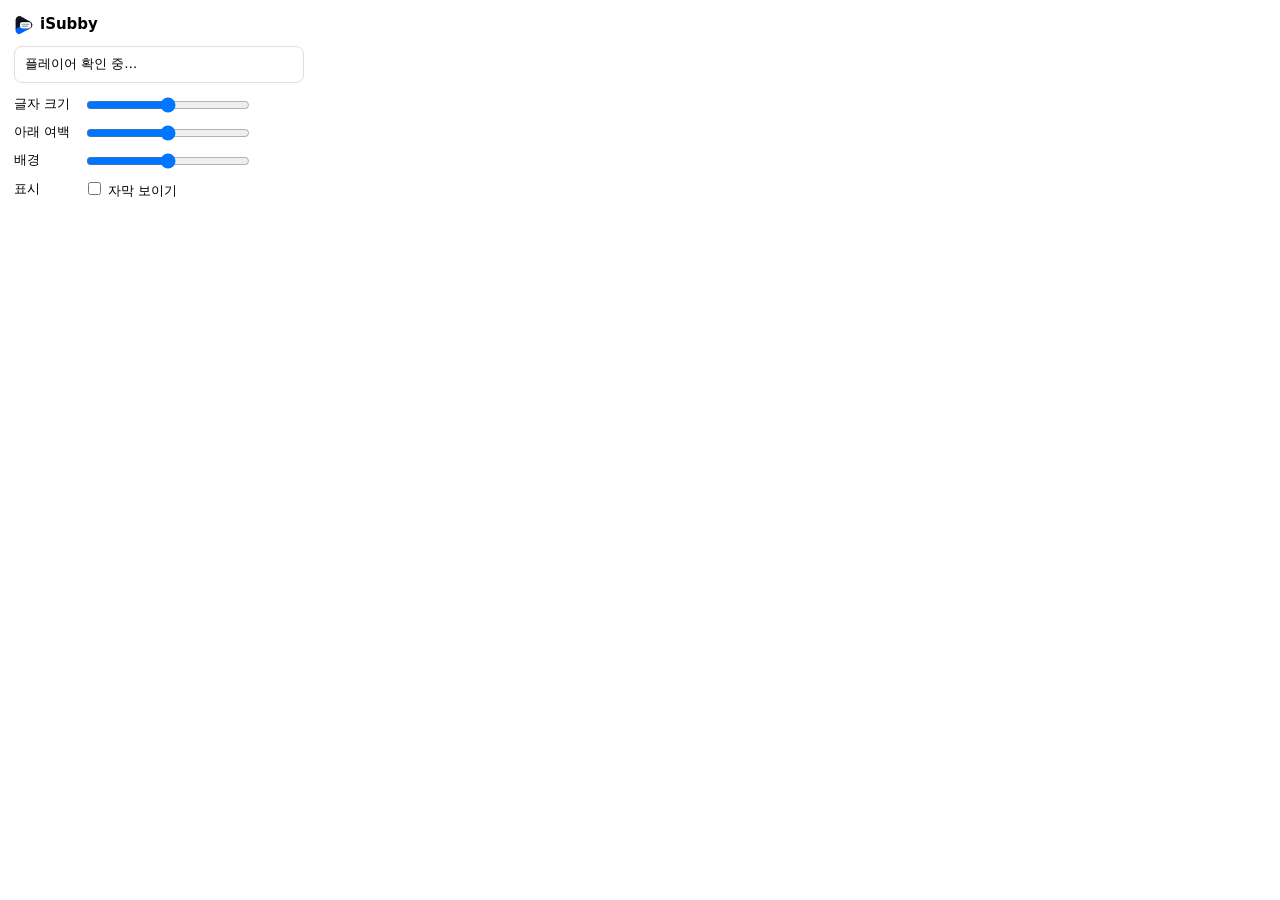
==== popup.html @ 6d381492 "iSubby 확장프로그램 v1.3.1 추가 - iCampus 강의 플레이어 SRT 자막 오버레이 확장 (Manifest V3) - 공유 자막 주소를 joony06/iSubby 저장" ====
<!doctype html>
<html lang="ko">
<head>
  <meta charset="utf-8" />
  <style>
    :root { color-scheme: light dark; --b: #8884; }
    body { width: 290px; margin: 0; padding: 14px; font: 13px/1.45 system-ui, "Malgun Gothic", sans-serif; }
    h1 { font-size: 15px; margin: 0 0 10px; display: flex; align-items: center; gap: 6px; }
    .badge { font-size: 11px; padding: 1px 6px; border-radius: 99px; background: #13804f; color: #fff; margin-left: 4px; }
    .badge.local { background: #c9971f; }
    .status { padding: 8px 10px; border: 1px solid var(--b); border-radius: 8px; margin-bottom: 12px; }
    .status.err { border-color: #d55; }
    .muted { opacity: .65; font-size: 12px; }
    label.drop { display: block; padding: 14px 10px; border: 1.5px dashed var(--b); border-radius: 8px; text-align: center; cursor: pointer; margin-bottom: 12px; }
    label.drop.over { border-color: #3a7bd5; }
    input[type=file] { display: none; }
    .row { display: flex; align-items: center; gap: 6px; margin: 8px 0; }
    .row > span:first-child { width: 64px; flex: none; }
    button { padding: 4px 8px; border: 1px solid var(--b); border-radius: 6px; background: transparent; color: inherit; cursor: pointer; }
    button:hover { background: #8882; }
    input[type=range] { flex: 1; }
    .val { width: 46px; text-align: right; font-variant-numeric: tabular-nums; }
    hr { border: 0; border-top: 1px solid var(--b); margin: 12px 0; }
  </style>
</head>
<body>
  <h1 id="title"><img src="icons/icon32.png" alt="" width="20" height="20" /> iSubby<span id="adminBadge" class="badge local" hidden>관리자</span></h1>
  <div id="status" class="status">플레이어 확인 중…</div>

  <div id="controls" hidden>
    <label class="drop" id="drop">
      <input type="file" id="file" accept=".srt,.vtt,text/plain" />
      SRT 파일 선택 또는 여기로 끌어놓기
    </label>

    <div class="row">
      <span>싱크</span>
      <button data-d="-1">-1</button><button data-d="-0.1">-0.1</button>
      <span class="val" id="offset">0.0s</span>
      <button data-d="0.1">+0.1</button><button data-d="1">+1</button>
      <button id="reset" title="싱크 초기화">↺</button>
    </div>
    <div class="muted">+는 자막을 늦게, -는 빠르게. 플레이어에서 [ / ] 키로도 조절돼요.</div>
    <hr />
  </div>

  <div class="row"><span>글자 크기</span><input type="range" id="fontSize" min="12" max="48" step="1" /><span class="val" id="fontSizeV"></span></div>
  <div class="row"><span>아래 여백</span><input type="range" id="bottom" min="0" max="40" step="1" /><span class="val" id="bottomV"></span></div>
  <div class="row"><span>배경</span><input type="range" id="bg" min="0" max="1" step="0.05" /><span class="val" id="bgV"></span></div>
  <div class="row"><span>표시</span><label><input type="checkbox" id="visible" /> 자막 보이기</label></div>

  <div id="clearRow" hidden>
    <hr />
    <div class="row" style="gap:8px">
      <button id="export" title="저장소에 올릴 암호화 파일을 내려받아요" hidden>공유용 파일 내보내기</button>
      <button id="clear">내 자막 삭제</button>
    </div>
    <div class="muted" id="exportHint"></div>
  </div>

  <script src="srt.js"></script>
  <script src="shared.js"></script>
  <script src="popup.js"></script>
</body>
</html>
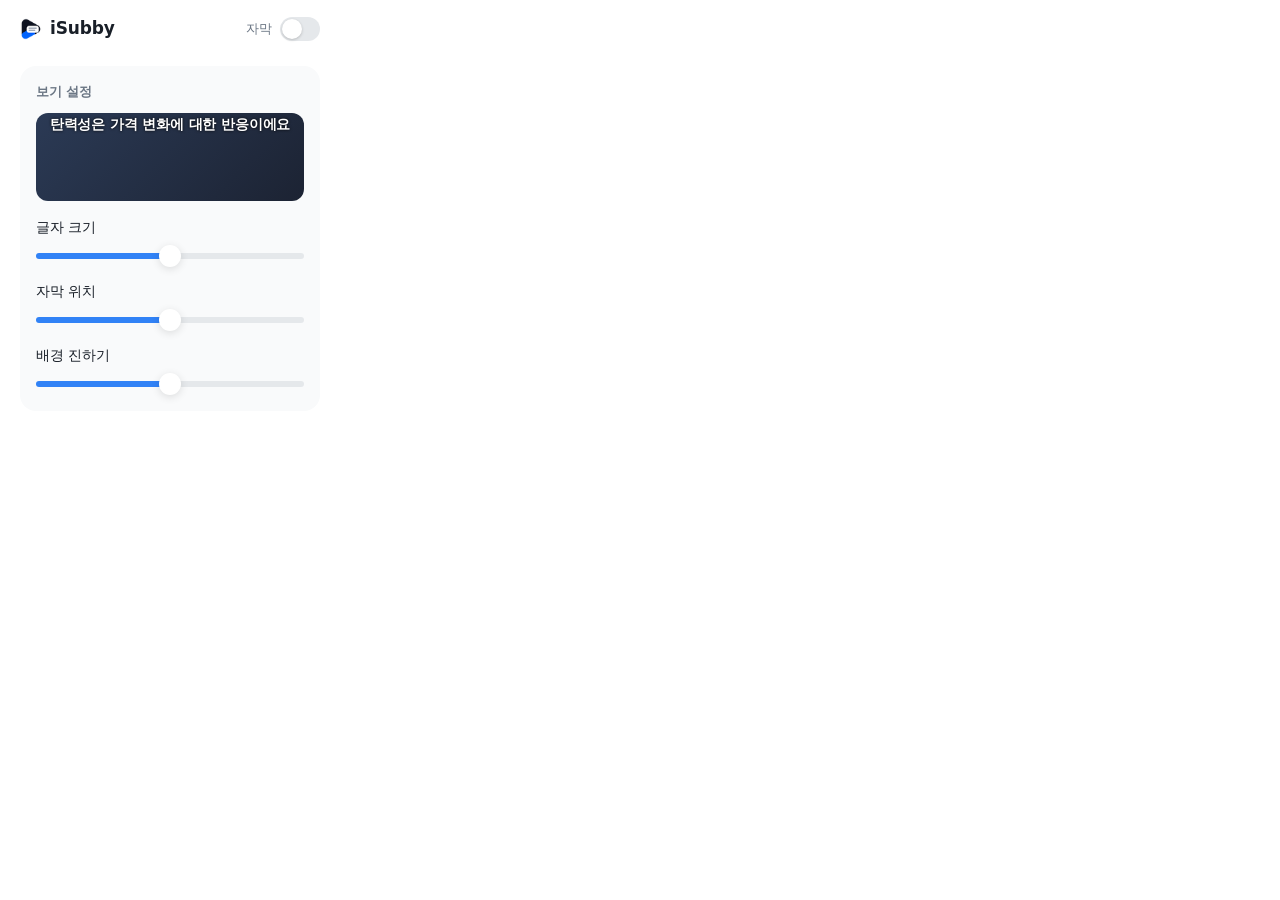
==== commit 54cf93bf: "팝업 UI 새 디자인 (v1.4.0) - 상태별 화면: 강의 없음 / 자막 없음 / 공유 자막 / 내 파일 - 자막 켜기·끄기 토글을 헤더로 이동, 보기 설정에 자막 미리보기 추가" ====
--- a/popup.html
+++ b/popup.html
@@ -3,60 +3,234 @@
 <head>
   <meta charset="utf-8" />
   <style>
-    :root { color-scheme: light dark; --b: #8884; }
-    body { width: 290px; margin: 0; padding: 14px; font: 13px/1.45 system-ui, "Malgun Gothic", sans-serif; }
-    h1 { font-size: 15px; margin: 0 0 10px; display: flex; align-items: center; gap: 6px; }
-    .badge { font-size: 11px; padding: 1px 6px; border-radius: 99px; background: #13804f; color: #fff; margin-left: 4px; }
-    .badge.local { background: #c9971f; }
-    .status { padding: 8px 10px; border: 1px solid var(--b); border-radius: 8px; margin-bottom: 12px; }
-    .status.err { border-color: #d55; }
-    .muted { opacity: .65; font-size: 12px; }
-    label.drop { display: block; padding: 14px 10px; border: 1.5px dashed var(--b); border-radius: 8px; text-align: center; cursor: pointer; margin-bottom: 12px; }
-    label.drop.over { border-color: #3a7bd5; }
-    input[type=file] { display: none; }
-    .row { display: flex; align-items: center; gap: 6px; margin: 8px 0; }
-    .row > span:first-child { width: 64px; flex: none; }
-    button { padding: 4px 8px; border: 1px solid var(--b); border-radius: 6px; background: transparent; color: inherit; cursor: pointer; }
-    button:hover { background: #8882; }
-    input[type=range] { flex: 1; }
-    .val { width: 46px; text-align: right; font-variant-numeric: tabular-nums; }
-    hr { border: 0; border-top: 1px solid var(--b); margin: 12px 0; }
+    :root {
+      --bg: #ffffff;
+      --card: #f9fafb;
+      --line: #e5e8eb;
+      --text: #191f28;
+      --sub: #6b7684;
+      --hint: #8b95a1;
+      --blue: #3182f6;
+      --blue-press: #1b64da;
+      --blue-weak: #e8f3ff;
+      --track: #e5e8eb;
+      --red: #f04452;
+      --red-weak: #ffeeee;
+      --btn: #f2f4f6;
+      --btn-press: #e5e8eb;
+      --shadow: 0 2px 8px rgba(0, 0, 0, 0.12);
+    }
+    @media (prefers-color-scheme: dark) {
+      :root {
+        --bg: #17171c;
+        --card: #202027;
+        --line: #2c2c35;
+        --text: #f2f4f6;
+        --sub: #9e9ea4;
+        --hint: #7e7e87;
+        --blue: #3182f6;
+        --blue-press: #4593fc;
+        --blue-weak: #1f2b3d;
+        --track: #3a3a44;
+        --red: #f66570;
+        --red-weak: #3a2227;
+        --btn: #2c2c35;
+        --btn-press: #3a3a44;
+        --shadow: 0 2px 8px rgba(0, 0, 0, 0.5);
+      }
+    }
+    * { box-sizing: border-box; }
+    body {
+      width: 340px;
+      margin: 0;
+      background: var(--bg);
+      color: var(--text);
+      font: 14px/1.5 -apple-system, BlinkMacSystemFont, "Pretendard", "Apple SD Gothic Neo", "Malgun Gothic", system-ui, sans-serif;
+      letter-spacing: -0.01em;
+      -webkit-font-smoothing: antialiased;
+    }
+    button { font: inherit; color: inherit; border: 0; background: none; cursor: pointer; }
+    [hidden] { display: none !important; }
+
+    /* 헤더 */
+    header { display: flex; align-items: center; justify-content: space-between; padding: 16px 20px 4px; }
+    .brand { display: flex; align-items: center; gap: 8px; font-size: 17px; font-weight: 700; user-select: none; cursor: default; }
+    .brand img { width: 22px; height: 22px; }
+    @media (prefers-color-scheme: dark) {
+      .brand img { background: #fff; border-radius: 7px; padding: 3px; width: 26px; height: 26px; }
+    }
+    .admin { font-size: 11px; font-weight: 600; color: var(--blue); background: var(--blue-weak); padding: 2px 8px; border-radius: 99px; }
+
+    /* 토글 스위치 */
+    .switch { display: flex; align-items: center; gap: 8px; font-size: 13px; color: var(--sub); cursor: pointer; }
+    .switch input { display: none; }
+    .switch .knob { position: relative; width: 40px; height: 24px; border-radius: 99px; background: var(--track); transition: background .2s; }
+    .switch .knob::after { content: ""; position: absolute; top: 2px; left: 2px; width: 20px; height: 20px; border-radius: 50%; background: #fff; box-shadow: 0 1px 3px rgba(0,0,0,.2); transition: transform .2s cubic-bezier(.3,.7,.4,1); }
+    .switch input:checked + .knob { background: var(--blue); }
+    .switch input:checked + .knob::after { transform: translateX(16px); }
+
+    main { padding: 8px 20px 20px; }
+
+    /* 상태 */
+    .hero { padding: 12px 0 20px; }
+    .chip { display: inline-block; font-size: 12px; font-weight: 600; padding: 3px 9px; border-radius: 6px; margin-bottom: 8px; color: var(--blue); background: var(--blue-weak); }
+    .chip.mine { color: #e07c00; background: rgba(255, 159, 41, .14); }
+    .hero h1 { font-size: 22px; line-height: 1.35; font-weight: 700; margin: 0 0 4px; word-break: keep-all; overflow-wrap: anywhere; }
+    .hero p { margin: 0; color: var(--sub); font-size: 14px; word-break: keep-all; }
+
+    .empty { text-align: center; padding: 28px 8px 24px; }
+    .empty .icon { width: 56px; height: 56px; margin: 0 auto 16px; border-radius: 18px; background: var(--card); display: grid; place-items: center; }
+    .empty h1 { font-size: 19px; }
+
+    /* 버튼 */
+    .primary {
+      width: 100%; height: 52px; border-radius: 14px; background: var(--blue); color: #fff;
+      font-size: 16px; font-weight: 600; transition: background .15s, transform .1s;
+    }
+    .primary:hover { background: var(--blue-press); }
+    .primary:active { transform: scale(.98); }
+    .drop-hint { text-align: center; font-size: 12px; color: var(--hint); margin: 8px 0 0; }
+    body.dragging .primary { background: var(--blue-press); box-shadow: 0 0 0 4px var(--blue-weak); }
+
+    /* 카드 */
+    .card { background: var(--card); border-radius: 16px; padding: 16px; margin-top: 12px; }
+    .card-title { display: flex; justify-content: space-between; align-items: center; font-size: 13px; font-weight: 600; color: var(--sub); margin-bottom: 12px; }
+    .text-btn { font-size: 13px; font-weight: 500; color: var(--hint); padding: 2px 4px; border-radius: 6px; }
+    .text-btn:hover { color: var(--text); }
+
+    /* 싱크 */
+    .sync { display: flex; align-items: center; justify-content: space-between; gap: 6px; }
+    .sync .value { flex: 1; min-width: 0; white-space: nowrap; text-align: center; font-size: 24px; font-weight: 700; font-variant-numeric: tabular-nums; }
+    .sync .value small { font-size: 15px; font-weight: 600; color: var(--sub); margin-left: 2px; }
+    .step { flex: none; width: 40px; height: 40px; border-radius: 12px; background: var(--btn); font-size: 13px; font-weight: 600; color: var(--sub); transition: background .15s, transform .1s; }
+    .step:hover { background: var(--btn-press); color: var(--text); }
+    .step:active { transform: scale(.94); }
+    .sync-hint { margin: 10px 0 0; font-size: 12px; color: var(--hint); text-align: center; }
+    kbd { font: 600 11px/1 inherit; padding: 2px 5px; border-radius: 4px; background: var(--btn); color: var(--sub); }
+
+    /* 미리보기 */
+    .preview {
+      position: relative; height: 88px; border-radius: 12px; overflow: hidden; margin-bottom: 16px;
+      background: linear-gradient(135deg, #2b3a55, #1c2333);
+    }
+    .preview span {
+      position: absolute; left: 50%; transform: translateX(-50%); white-space: nowrap;
+      color: #fff; font-weight: 600; padding: 1px 8px; border-radius: 3px;
+      text-shadow: 0 0 3px #000;
+    }
+
+    /* 슬라이더 */
+    .field { margin-top: 14px; }
+    .field:first-of-type { margin-top: 0; }
+    .field-head { display: flex; justify-content: space-between; font-size: 14px; margin-bottom: 6px; }
+    .field-head output { color: var(--blue); font-weight: 600; font-variant-numeric: tabular-nums; }
+    input[type=range] {
+      -webkit-appearance: none; appearance: none; width: 100%; height: 6px; border-radius: 99px; outline: none; margin: 8px 0;
+      background: linear-gradient(to right, var(--blue) var(--p, 50%), var(--track) var(--p, 50%));
+    }
+    input[type=range]::-webkit-slider-thumb {
+      -webkit-appearance: none; width: 22px; height: 22px; border-radius: 50%; background: #fff;
+      box-shadow: var(--shadow); border: 0; cursor: pointer; transition: transform .1s;
+    }
+    input[type=range]:active::-webkit-slider-thumb { transform: scale(1.12); }
+
+    /* 하단 */
+    .footer { display: flex; gap: 8px; margin-top: 12px; }
+    .footer button { flex: 1; height: 44px; border-radius: 12px; background: var(--btn); font-size: 14px; font-weight: 600; color: var(--sub); transition: background .15s, color .15s; }
+    .footer button:hover { background: var(--btn-press); color: var(--text); }
+    .footer .danger.armed { background: var(--red-weak); color: var(--red); }
+    .footer .accent { background: var(--blue-weak); color: var(--blue); }
+
+    /* 토스트 */
+    .toast {
+      position: fixed; left: 50%; bottom: 16px; transform: translate(-50%, 12px); opacity: 0;
+      max-width: 300px; padding: 10px 16px; border-radius: 12px; background: rgba(25, 31, 40, .92); color: #fff;
+      font-size: 13px; text-align: center; transition: opacity .2s, transform .2s; pointer-events: none; word-break: keep-all;
+    }
+    .toast.show { opacity: 1; transform: translate(-50%, 0); }
   </style>
 </head>
 <body>
-  <h1 id="title"><img src="icons/icon32.png" alt="" width="20" height="20" /> iSubby<span id="adminBadge" class="badge local" hidden>관리자</span></h1>
-  <div id="status" class="status">플레이어 확인 중…</div>
-
-  <div id="controls" hidden>
-    <label class="drop" id="drop">
-      <input type="file" id="file" accept=".srt,.vtt,text/plain" />
-      SRT 파일 선택 또는 여기로 끌어놓기
+  <header>
+    <div class="brand" id="title">
+      <img src="icons/icon32.png" alt="" />
+      iSubby
+      <span id="adminBadge" class="admin" hidden>관리자</span>
+    </div>
+    <label class="switch" title="자막 켜기/끄기 (Shift+S)">
+      <span id="visibleLabel">자막</span>
+      <input type="checkbox" id="visible" />
+      <span class="knob"></span>
     </label>
-
-    <div class="row">
-      <span>싱크</span>
-      <button data-d="-1">-1</button><button data-d="-0.1">-0.1</button>
-      <span class="val" id="offset">0.0s</span>
-      <button data-d="0.1">+0.1</button><button data-d="1">+1</button>
-      <button id="reset" title="싱크 초기화">↺</button>
+  </header>
+
+  <main>
+    <!-- 플레이어 없음 -->
+    <section id="noPlayer" class="empty" hidden>
+      <div class="icon">
+        <svg width="26" height="26" viewBox="0 0 24 24" fill="none"><path d="M8 5.5v13a1 1 0 0 0 1.5.86l10.4-6.5a1 1 0 0 0 0-1.72L9.5 4.64A1 1 0 0 0 8 5.5Z" fill="#b0b8c1"/></svg>
+      </div>
+      <div class="hero" style="padding:0">
+        <h1>강의 영상을 열어주세요</h1>
+        <p>iCampus 강의 영상 페이지에서<br />자막을 띄울 수 있어요</p>
+      </div>
+    </section>
+
+    <!-- 플레이어 연결됨 -->
+    <section id="player" hidden>
+      <div class="hero">
+        <span id="chip" class="chip" hidden></span>
+        <h1 id="heading"></h1>
+        <p id="subline"></p>
+      </div>
+
+      <input type="file" id="file" accept=".srt,.vtt,text/plain" hidden />
+      <div id="loadBox">
+        <button class="primary" id="pick">SRT 파일 불러오기</button>
+        <p class="drop-hint">영상 위나 이 창에 파일을 끌어다 놓아도 돼요</p>
+      </div>
+
+      <div class="card" id="syncCard" hidden>
+        <div class="card-title">
+          <span>싱크 맞추기</span>
+          <button class="text-btn" id="reset">초기화</button>
+        </div>
+        <div class="sync">
+          <button class="step" data-d="-1">-1</button>
+          <button class="step" data-d="-0.1">-0.1</button>
+          <div class="value"><span id="offset">0.0</span><small>초</small></div>
+          <button class="step" data-d="0.1">+0.1</button>
+          <button class="step" data-d="1">+1</button>
+        </div>
+        <p class="sync-hint">자막이 빠르면 <b>+</b>, 늦으면 <b>-</b> · 플레이어에서 <kbd>[</kbd> <kbd>]</kbd></p>
+      </div>
+    </section>
+
+    <!-- 보기 설정 -->
+    <div class="card">
+      <div class="card-title"><span>보기 설정</span></div>
+      <div class="preview" id="preview"><span id="previewText">탄력성은 가격 변화에 대한 반응이에요</span></div>
+      <div class="field">
+        <div class="field-head"><span>글자 크기</span><output id="fontSizeV"></output></div>
+        <input type="range" id="fontSize" min="12" max="48" step="1" />
+      </div>
+      <div class="field">
+        <div class="field-head"><span>자막 위치</span><output id="bottomV"></output></div>
+        <input type="range" id="bottom" min="0" max="40" step="1" />
+      </div>
+      <div class="field">
+        <div class="field-head"><span>배경 진하기</span><output id="bgV"></output></div>
+        <input type="range" id="bg" min="0" max="1" step="0.05" />
+      </div>
     </div>
-    <div class="muted">+는 자막을 늦게, -는 빠르게. 플레이어에서 [ / ] 키로도 조절돼요.</div>
-    <hr />
-  </div>
-
-  <div class="row"><span>글자 크기</span><input type="range" id="fontSize" min="12" max="48" step="1" /><span class="val" id="fontSizeV"></span></div>
-  <div class="row"><span>아래 여백</span><input type="range" id="bottom" min="0" max="40" step="1" /><span class="val" id="bottomV"></span></div>
-  <div class="row"><span>배경</span><input type="range" id="bg" min="0" max="1" step="0.05" /><span class="val" id="bgV"></span></div>
-  <div class="row"><span>표시</span><label><input type="checkbox" id="visible" /> 자막 보이기</label></div>
-
-  <div id="clearRow" hidden>
-    <hr />
-    <div class="row" style="gap:8px">
-      <button id="export" title="저장소에 올릴 암호화 파일을 내려받아요" hidden>공유용 파일 내보내기</button>
-      <button id="clear">내 자막 삭제</button>
+
+    <div class="footer" id="clearRow" hidden>
+      <button class="danger" id="clear">내 자막 삭제</button>
+      <button class="accent" id="export" hidden>공유용 내보내기</button>
     </div>
-    <div class="muted" id="exportHint"></div>
-  </div>
+  </main>
+
+  <div class="toast" id="toast"></div>
 
   <script src="srt.js"></script>
   <script src="shared.js"></script>
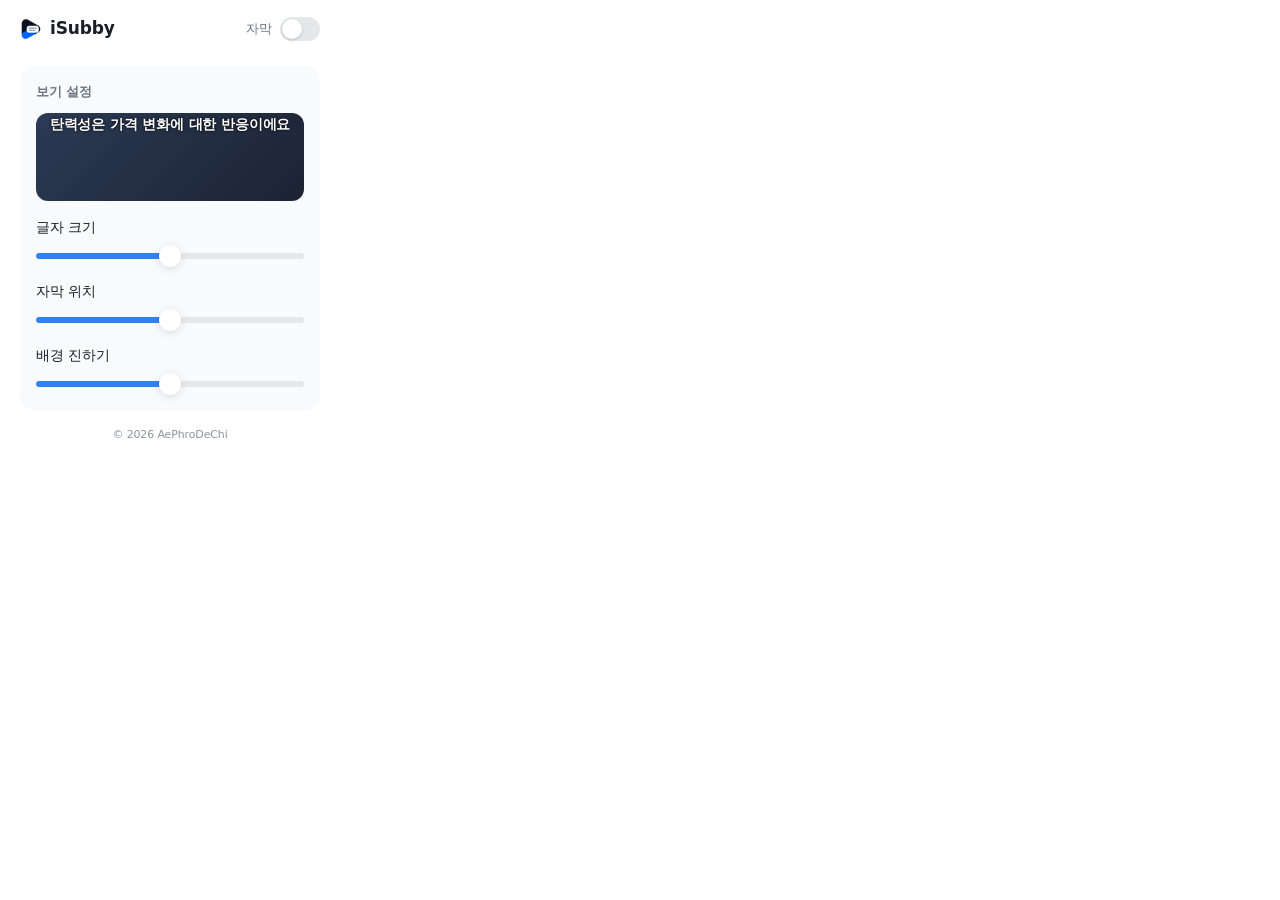
==== commit fd057c88: "관리자 카드 추가, MIT 라이선스 추가 (v1.5.0) - 관리자 모드에서 콘텐츠 ID 표시·복사 - 공유 자막이 저장소에 올라가 있는지 확인, 업로드 페이지·파일 바로가기 - " ====
--- a/popup.html
+++ b/popup.html
@@ -1,4 +1,5 @@
 <!doctype html>
+<!-- iSubby — Copyright (c) 2026 AePhroDeChi. MIT License. -->
 <html lang="ko">
 <head>
   <meta charset="utf-8" />
@@ -141,6 +142,30 @@
     .footer .danger.armed { background: var(--red-weak); color: var(--red); }
     .footer .accent { background: var(--blue-weak); color: var(--blue); }
 
+
+    /* 관리자 카드 */
+    .admin-card { border: 1.5px dashed var(--line); background: transparent; }
+    .kv { display: flex; align-items: center; justify-content: space-between; gap: 8px; padding: 6px 0; font-size: 14px; }
+    .kv + .kv { border-top: 1px solid var(--line); }
+    .kv .k { color: var(--sub); flex: none; }
+    .kv .v { display: flex; align-items: center; gap: 6px; min-width: 0; font-weight: 600; }
+    .mono { font-family: ui-monospace, "SF Mono", Menlo, monospace; font-size: 13px; overflow: hidden; text-overflow: ellipsis; white-space: nowrap; }
+    .copy { flex: none; font-size: 12px; font-weight: 600; color: var(--blue); background: var(--blue-weak); padding: 3px 8px; border-radius: 6px; }
+    .dot { width: 8px; height: 8px; border-radius: 50%; background: var(--hint); flex: none; }
+    .dot.ok { background: #1bc47d; }
+    .dot.no { background: #ff9f29; }
+    .dot.err { background: var(--red); }
+    .admin-actions { display: flex; gap: 8px; margin-top: 12px; }
+    .admin-actions button, .admin-actions a {
+      flex: 1; height: 40px; border-radius: 10px; display: grid; place-items: center; text-decoration: none;
+      font-size: 13px; font-weight: 600; background: var(--btn); color: var(--sub); transition: background .15s, color .15s;
+    }
+    .admin-actions button:hover, .admin-actions a:hover { background: var(--btn-press); color: var(--text); }
+    .admin-actions .accent { background: var(--blue-weak); color: var(--blue); }
+    .admin-note { margin: 10px 0 0; font-size: 12px; color: var(--hint); word-break: keep-all; }
+
+    .copyright { text-align: center; font-size: 11px; color: var(--hint); margin: 16px 0 0; }
+
     /* 토스트 */
     .toast {
       position: fixed; left: 50%; bottom: 16px; transform: translate(-50%, 12px); opacity: 0;
@@ -206,6 +231,26 @@
       </div>
     </section>
 
+
+    <!-- 관리자 전용 -->
+    <div class="card admin-card" id="adminCard" hidden>
+      <div class="card-title"><span>관리자</span><button class="text-btn" id="recheck">다시 확인</button></div>
+      <div class="kv">
+        <span class="k">콘텐츠 ID</span>
+        <span class="v"><span class="mono" id="cid">-</span><button class="copy" id="copyCid">복사</button></span>
+      </div>
+      <div class="kv">
+        <span class="k">공유 자막</span>
+        <span class="v"><span class="dot" id="sharedDot"></span><span id="sharedText">확인 중…</span></span>
+      </div>
+      <div class="admin-actions">
+        <button class="accent" id="export">내보내기</button>
+        <a id="uploadLink" target="_blank" rel="noopener">subs에 올리기</a>
+        <a id="viewLink" target="_blank" rel="noopener" hidden>GitHub에서 보기</a>
+      </div>
+      <p class="admin-note" id="adminNote"></p>
+    </div>
+
     <!-- 보기 설정 -->
     <div class="card">
       <div class="card-title"><span>보기 설정</span></div>
@@ -226,8 +271,9 @@
 
     <div class="footer" id="clearRow" hidden>
       <button class="danger" id="clear">내 자막 삭제</button>
-      <button class="accent" id="export" hidden>공유용 내보내기</button>
-    </div>
+    </div>
+
+    <p class="copyright">© 2026 AePhroDeChi</p>
   </main>
 
   <div class="toast" id="toast"></div>
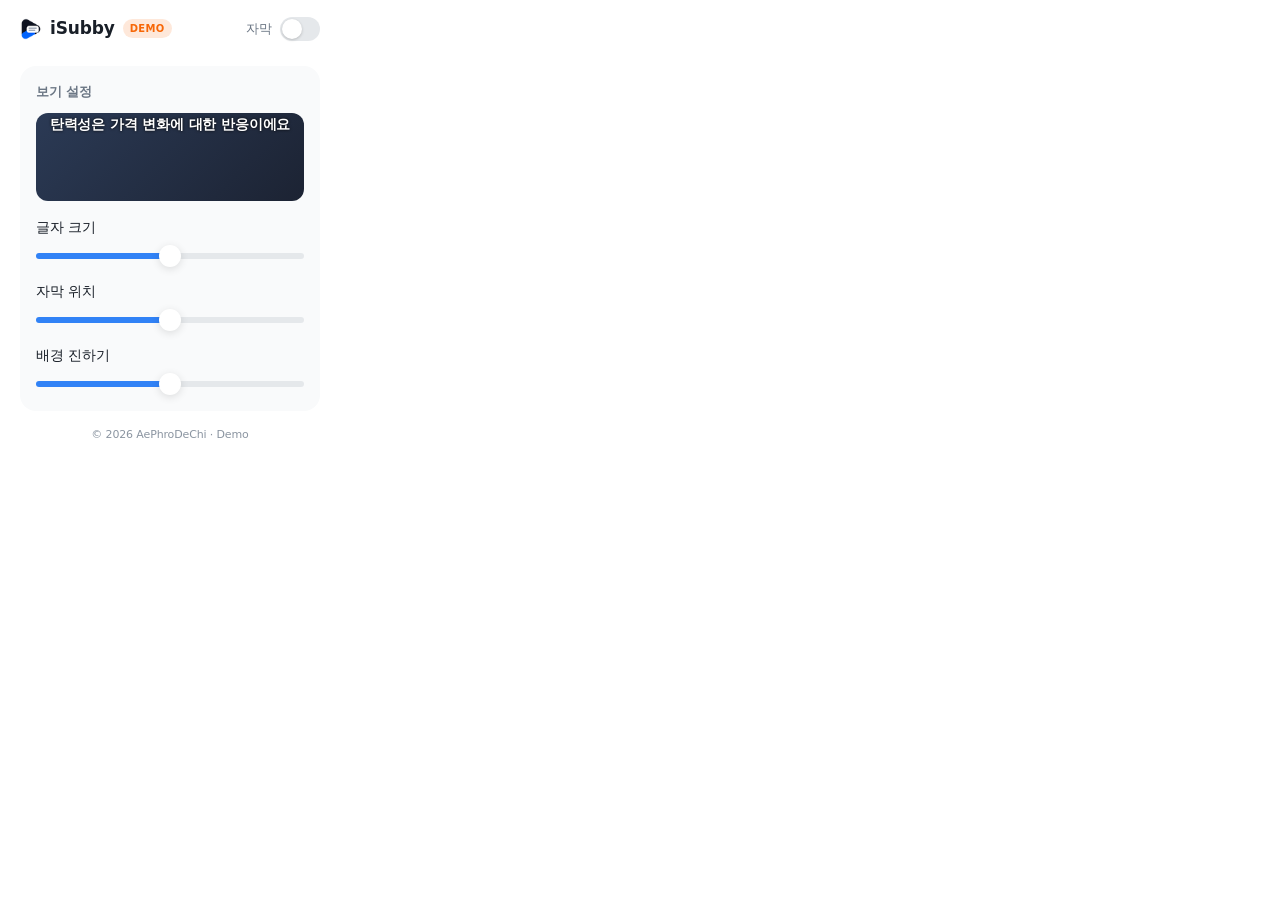
==== commit 664e4b10: "v1.7.5: 팝업 DEMO·버전 표시, 안내 페이지 문구 다듬기" ====
--- a/popup.html
+++ b/popup.html
@@ -60,6 +60,7 @@
     @media (prefers-color-scheme: dark) {
       .brand img { background: #fff; border-radius: 7px; padding: 3px; width: 26px; height: 26px; }
     }
+    .demo { font-size: 10px; font-weight: 700; letter-spacing: .03em; color: #f76707; background: rgba(247, 103, 7, .15); padding: 2px 7px; border-radius: 99px; }
     .admin { font-size: 11px; font-weight: 600; color: var(--blue); background: var(--blue-weak); padding: 2px 8px; border-radius: 99px; }
 
     /* 토글 스위치 */
@@ -92,6 +93,16 @@
     .primary:active { transform: scale(.98); }
     .drop-hint { text-align: center; font-size: 12px; color: var(--hint); margin: 8px 0 0; }
     body.dragging .primary { background: var(--blue-press); box-shadow: 0 0 0 4px var(--blue-weak); }
+
+    .help-link { display: inline-block; margin-top: 14px; font-size: 13px; font-weight: 600; color: var(--blue); text-decoration: none; }
+    .help-link:hover { text-decoration: underline; }
+    .list-btn {
+      width: 100%; height: 44px; margin-top: 10px; border-radius: 12px; background: var(--btn); color: var(--text);
+      display: flex; align-items: center; justify-content: center; gap: 8px; font-size: 14px; font-weight: 600;
+      transition: background .15s;
+    }
+    .list-btn:hover { background: var(--btn-press); }
+    .list-btn kbd { margin-left: 2px; }
 
     /* 카드 */
     .card { background: var(--card); border-radius: 16px; padding: 16px; margin-top: 12px; }
@@ -180,6 +191,7 @@
     <div class="brand" id="title">
       <img src="icons/icon32.png" alt="" />
       iSubby
+      <span class="demo">DEMO</span>
       <span id="adminBadge" class="admin" hidden>관리자</span>
     </div>
     <label class="switch" title="자막 켜기/끄기 (Shift+S)">
@@ -196,8 +208,9 @@
         <svg width="26" height="26" viewBox="0 0 24 24" fill="none"><path d="M8 5.5v13a1 1 0 0 0 1.5.86l10.4-6.5a1 1 0 0 0 0-1.72L9.5 4.64A1 1 0 0 0 8 5.5Z" fill="#b0b8c1"/></svg>
       </div>
       <div class="hero" style="padding:0">
-        <h1>강의 영상을 열어주세요</h1>
-        <p>iCampus 강의 영상 페이지에서<br />자막을 띄울 수 있어요</p>
+        <h1 id="emptyTitle">강의 영상을 열어주세요</h1>
+        <p id="emptyText">iCampus 강의 영상 페이지에서<br />자막을 띄울 수 있어요</p>
+        <a class="help-link" id="helpLink" href="#" hidden>문제 알리기</a>
       </div>
     </section>
 
@@ -214,6 +227,11 @@
         <button class="primary" id="pick">SRT 파일 불러오기</button>
         <p class="drop-hint">영상 위나 이 창에 파일을 끌어다 놓아도 돼요</p>
       </div>
+
+      <button class="list-btn" id="panelBtn" hidden>
+        <svg width="16" height="16" viewBox="0 0 24 24" fill="none" stroke="currentColor" stroke-width="2.2" stroke-linecap="round"><path d="M8 6h12M8 12h12M8 18h8M4 6h.01M4 12h.01M4 18h.01"/></svg>
+        <span id="panelBtnText">자막 목록 열기</span><kbd>T</kbd>
+      </button>
 
       <div class="card" id="syncCard" hidden>
         <div class="card-title">
@@ -273,7 +291,7 @@
       <button class="danger" id="clear">내 자막 삭제</button>
     </div>
 
-    <p class="copyright">© 2026 AePhroDeChi</p>
+    <p class="copyright">© 2026 AePhroDeChi · <span id="verText">Demo</span></p>
   </main>
 
   <div class="toast" id="toast"></div>
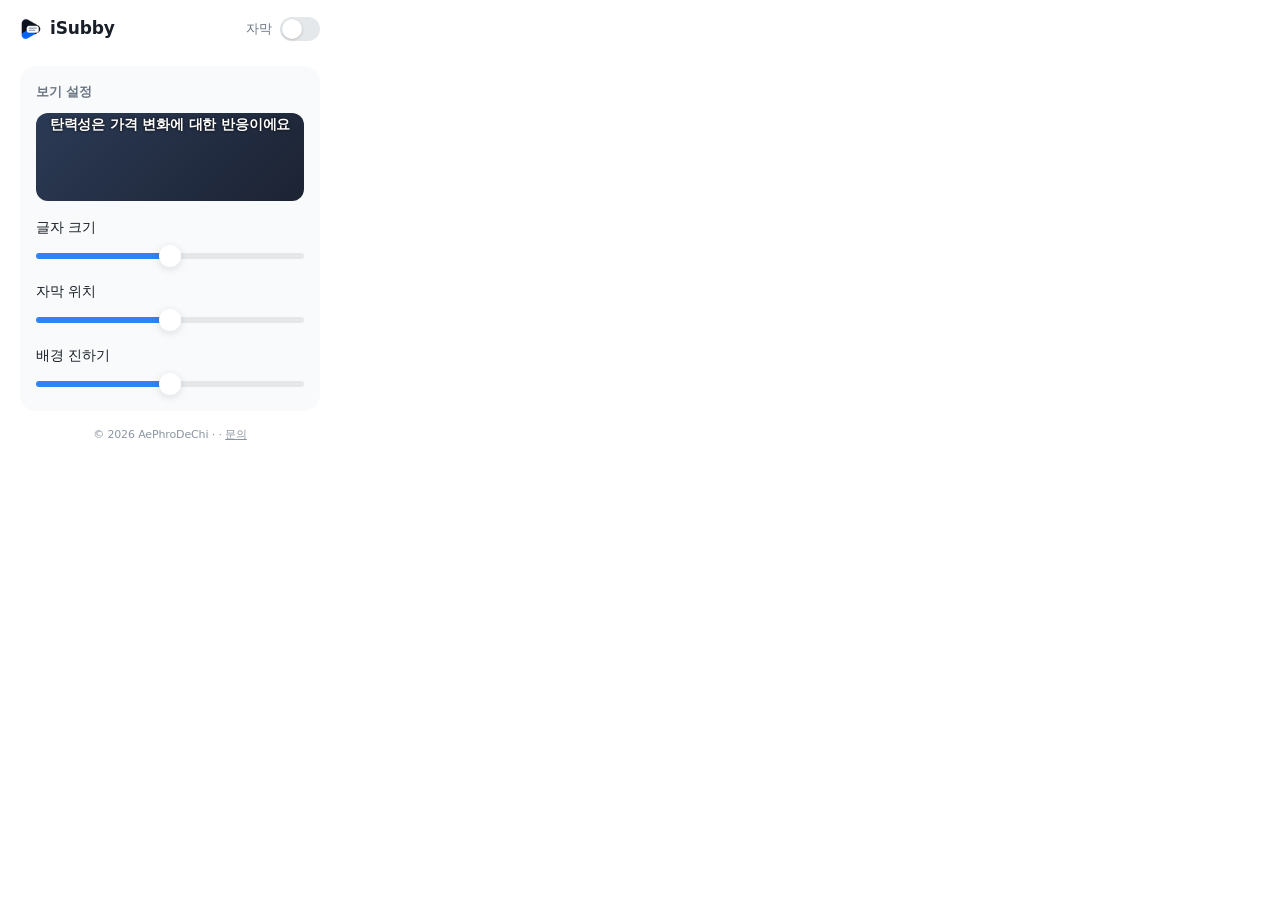
==== commit 2dc526ea: "v1.7.6: 팝업 문의 링크, 자막 목록 오류 신고, 데모 표시 제거" ====
--- a/popup.html
+++ b/popup.html
@@ -60,7 +60,6 @@
     @media (prefers-color-scheme: dark) {
       .brand img { background: #fff; border-radius: 7px; padding: 3px; width: 26px; height: 26px; }
     }
-    .demo { font-size: 10px; font-weight: 700; letter-spacing: .03em; color: #f76707; background: rgba(247, 103, 7, .15); padding: 2px 7px; border-radius: 99px; }
     .admin { font-size: 11px; font-weight: 600; color: var(--blue); background: var(--blue-weak); padding: 2px 8px; border-radius: 99px; }
 
     /* 토글 스위치 */
@@ -176,6 +175,8 @@
     .admin-note { margin: 10px 0 0; font-size: 12px; color: var(--hint); word-break: keep-all; }
 
     .copyright { text-align: center; font-size: 11px; color: var(--hint); margin: 16px 0 0; }
+    .copyright a { color: var(--hint); text-decoration: underline; cursor: pointer; }
+    .copyright a:hover { color: var(--blue); }
 
     /* 토스트 */
     .toast {
@@ -191,7 +192,6 @@
     <div class="brand" id="title">
       <img src="icons/icon32.png" alt="" />
       iSubby
-      <span class="demo">DEMO</span>
       <span id="adminBadge" class="admin" hidden>관리자</span>
     </div>
     <label class="switch" title="자막 켜기/끄기 (Shift+S)">
@@ -291,7 +291,7 @@
       <button class="danger" id="clear">내 자막 삭제</button>
     </div>
 
-    <p class="copyright">© 2026 AePhroDeChi · <span id="verText">Demo</span></p>
+    <p class="copyright">© 2026 AePhroDeChi · <span id="verText"></span> · <a href="#" id="contactLink">문의</a></p>
   </main>
 
   <div class="toast" id="toast"></div>
